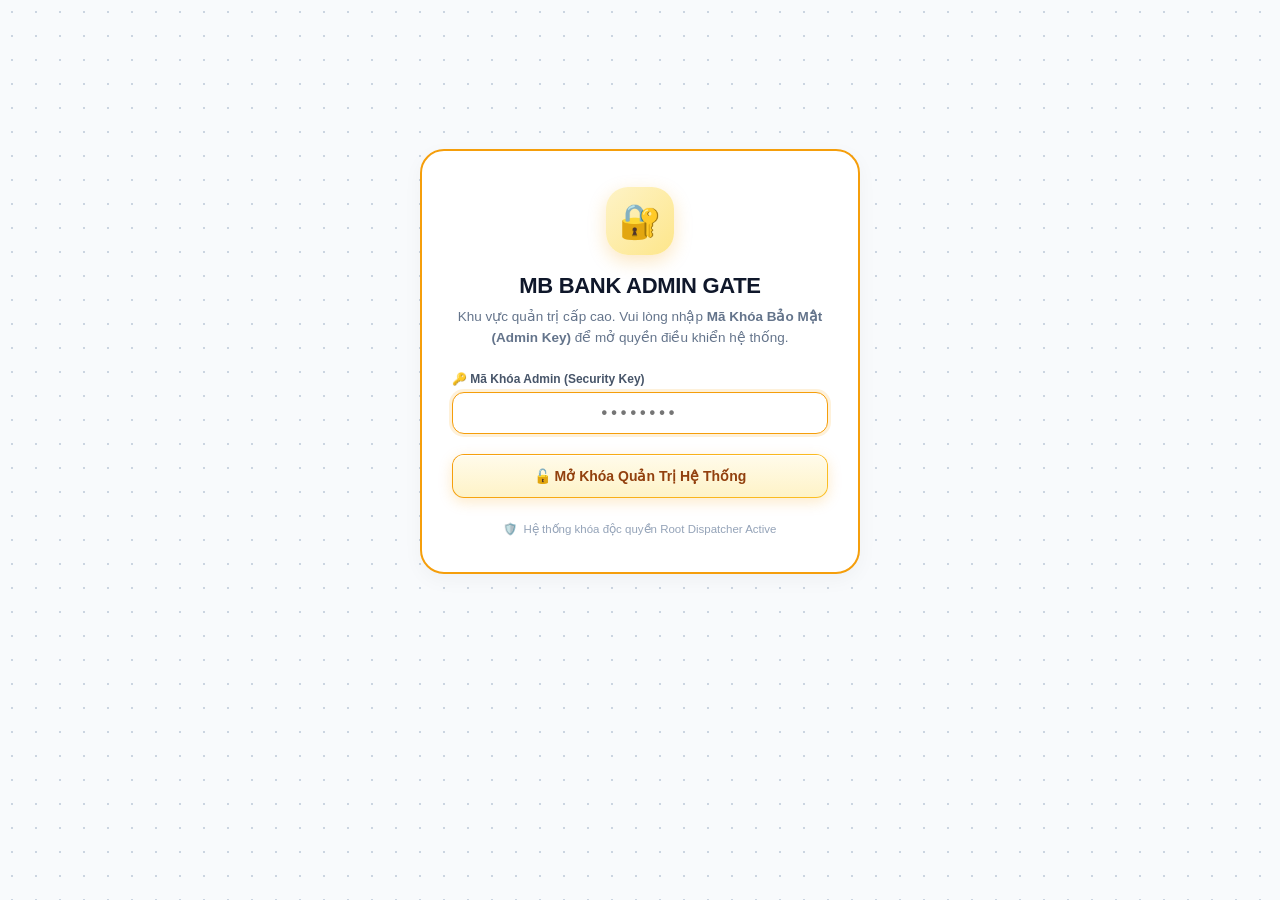
==== admin.html @ 092b4bfa "Eliminate all cache and force real-time balance sync across transfer, app and web" ====
<!DOCTYPE html>
<html lang="vi">
<head>
  <meta charset="UTF-8" />
  <meta name="viewport" content="width=device-width, initial-scale=1.0" />
  <title>MB Bank Admin - Cổng Quản Trị & Cấp Tài Khoản (T1 Pro)</title>
  <style>
    /* ==========================================================================
       T1 UNIVERSAL DESIGN SYSTEM CORE (ADMIN PORTAL)
       ========================================================================== */
    :root {
      --t1-bg: #f8fafc;
      --t1-card-bg: #ffffff;
      --t1-border: #e2e8f0;
      --t1-text: #0f172a;
      --t1-text-muted: #64748b;

      --t1-primary: #0284c7;
      --t1-primary-gradient: linear-gradient(135deg, #0284c7 0%, #0ea5e9 100%);
      --t1-success: #10b981;
      --t1-success-gradient: linear-gradient(135deg, #059669 0%, #10b981 100%);
      --t1-gold: #f59e0b;
      --t1-gold-gradient: linear-gradient(135deg, #fbbf24 0%, #d97706 100%);
      --t1-danger: #ef4444;
      --t1-danger-gradient: linear-gradient(135deg, #ef4444 0%, #dc2626 100%);
    }

    * {
      box-sizing: border-box;
      margin: 0;
      padding: 0;
      font-family: -apple-system, BlinkMacSystemFont, 'Segoe UI', Roboto, Helvetica, Arial, sans-serif;
    }

    /* Nền Lưới Chấm Vi Tế Chuẩn T1 */
    body {
      background-color: var(--t1-bg);
      background-image: radial-gradient(#cbd5e1 0.8px, transparent 0.8px);
      background-size: 24px 24px;
      color: var(--t1-text);
      min-height: 100vh;
      padding: 24px 16px 60px;
      display: flex;
      flex-direction: column;
      align-items: center;
    }

    .t1-container {
      width: 100%;
      max-width: 1140px;
      display: flex;
      flex-direction: column;
      gap: 22px;
    }

    /* THANH ĐIỀU HƯỚNG T1 CHUYỂN TRANG THÀNH VIÊN / ADMIN */
    .t1-nav-bar {
      display: flex;
      justify-content: center;
      gap: 12px;
      margin-bottom: 6px;
    }
    .t1-nav-tab {
      display: inline-flex;
      align-items: center;
      gap: 8px;
      padding: 10px 22px;
      border-radius: 999px;
      font-size: 13.5px;
      font-weight: 850;
      text-decoration: none;
      transition: all 0.2s cubic-bezier(0.16, 1, 0.3, 1);
      cursor: pointer;
    }
    .t1-nav-tab.active {
      background: linear-gradient(180deg, #fffbeb 0%, #fef3c7 100%) padding-box,
                  linear-gradient(135deg, #f59e0b, #fbbf24) border-box;
      border: 1.5px solid transparent;
      color: #92400e;
      box-shadow: 0 4px 14px rgba(245, 158, 11, 0.2), inset 0 1px 1px #ffffff;
    }
    .t1-nav-tab.inactive {
      background: #ffffff;
      border: 1.5px solid #cbd5e1;
      color: #475569;
      box-shadow: 0 2px 8px rgba(0, 0, 0, 0.04);
    }
    .t1-nav-tab.inactive:hover {
      background: #f8fafc;
      color: #0f172a;
      transform: translateY(-2px);
    }

    /* HEADER T1 */
    .t1-header {
      text-align: center;
      margin-bottom: 4px;
    }
    .t1-header h1 {
      font-size: 28px;
      font-weight: 900;
      letter-spacing: -0.5px;
      background: linear-gradient(135deg, #0f172a 0%, #b45309 100%);
      -webkit-background-clip: text;
      -webkit-text-fill-color: transparent;
      margin-bottom: 6px;
    }
    .t1-header p {
      font-size: 14px;
      color: var(--t1-text-muted);
      font-weight: 500;
    }
    .t1-live-badge {
      display: inline-flex;
      align-items: center;
      gap: 8px;
      background: #fffbeb;
      color: #b45309;
      border: 1.5px solid #fde68a;
      padding: 5px 16px;
      border-radius: 999px;
      font-size: 12px;
      font-weight: 800;
      margin-top: 10px;
      box-shadow: 0 2px 8px rgba(245, 158, 11, 0.12);
    }
    .t1-pulse-dot {
      width: 9px;
      height: 9px;
      background: #f59e0b;
      border-radius: 50%;
      box-shadow: 0 0 0 0 rgba(245, 158, 11, 0.7);
      animation: t1-pulse-gold 1.8s infinite;
    }
    @keyframes t1-pulse-gold {
      0% { box-shadow: 0 0 0 0 rgba(245, 158, 11, 0.7); }
      70% { box-shadow: 0 0 0 8px rgba(245, 158, 11, 0); }
      100% { box-shadow: 0 0 0 0 rgba(245, 158, 11, 0); }
    }

    /* NÚT BẤM 3D T1 */
    .t1-btn {
      display: inline-flex;
      align-items: center;
      justify-content: center;
      gap: 6px;
      padding: 9px 16px;
      font-size: 13px;
      font-weight: 850;
      border-radius: 12px;
      border: 1.5px solid transparent;
      cursor: pointer;
      user-select: none;
      transition: all 0.2s cubic-bezier(0.16, 1, 0.3, 1);
      text-decoration: none;
    }
    .t1-btn:hover {
      transform: translateY(-2px);
    }
    .t1-btn:active {
      transform: translateY(1px);
    }

    .t1-btn-primary {
      background: linear-gradient(180deg, #f0f9ff 0%, #e0f2fe 100%) padding-box,
                  linear-gradient(135deg, #0284c7, #38bdf8) border-box;
      color: #0369a1;
      box-shadow: 0 4px 12px rgba(2, 132, 199, 0.16), inset 0 1px 1px #ffffff;
    }
    .t1-btn-primary:hover {
      box-shadow: 0 6px 18px rgba(2, 132, 199, 0.3);
    }

    .t1-btn-gold {
      background: linear-gradient(180deg, #fffbeb 0%, #fef3c7 100%) padding-box,
                  linear-gradient(135deg, #f59e0b, #fbbf24) border-box;
      color: #92400e;
      box-shadow: 0 4px 14px rgba(245, 158, 11, 0.22), inset 0 1px 1px #ffffff;
    }
    .t1-btn-gold:hover {
      box-shadow: 0 6px 20px rgba(245, 158, 11, 0.35);
    }

    .t1-btn-success {
      background: linear-gradient(180deg, #ecfdf5 0%, #d1fae5 100%) padding-box,
                  linear-gradient(135deg, #10b981, #34d399) border-box;
      color: #047857;
      box-shadow: 0 4px 14px rgba(16, 185, 129, 0.2), inset 0 1px 1px #ffffff;
    }
    .t1-btn-success:hover {
      box-shadow: 0 6px 20px rgba(16, 185, 129, 0.35);
    }

    .t1-btn-danger {
      background: linear-gradient(180deg, #fee2e2 0%, #fecaca 100%) padding-box,
                  linear-gradient(135deg, #ef4444, #f43f5e) border-box;
      color: #991b1b;
      box-shadow: 0 3px 10px rgba(239, 68, 68, 0.14), inset 0 1px 1px #ffffff;
      padding: 6px 12px;
      font-size: 11.5px;
      border-radius: 9px;
    }
    .t1-btn-danger:hover {
      box-shadow: 0 4px 14px rgba(239, 68, 68, 0.28);
    }

    .t1-btn-secondary {
      background: #ffffff;
      border: 1.5px solid #cbd5e1;
      color: #475569;
      box-shadow: 0 2px 8px rgba(0, 0, 0, 0.05);
      padding: 6px 14px;
      font-size: 12px;
      border-radius: 10px;
    }
    .t1-btn-secondary:hover {
      background: #f8fafc;
      border-color: #94a3b8;
      color: #0f172a;
    }

    /* CARD T1 */
    .t1-card {
      background: #ffffff;
      border-radius: 24px;
      border: 1.5px solid var(--t1-border);
      box-shadow: 0 6px 20px rgba(0, 0, 0, 0.04), inset 0 1px 2px #ffffff;
      padding: 24px 28px;
      transition: all 0.25s cubic-bezier(0.16, 1, 0.3, 1);
    }
    .t1-card-hover:hover {
      transform: translateY(-3px);
      box-shadow: 0 10px 28px rgba(0, 0, 0, 0.07);
    }
    .t1-card-header {
      display: flex;
      justify-content: space-between;
      align-items: center;
      margin-bottom: 20px;
      border-bottom: 1.5px solid #f1f5f9;
      padding-bottom: 14px;
    }
    .t1-card-title {
      font-size: 17px;
      font-weight: 850;
      color: #0f172a;
      display: flex;
      align-items: center;
      gap: 10px;
    }

    /* KPI METRICS T1 */
    .t1-kpi-grid {
      display: grid;
      grid-template-columns: repeat(auto-fit, minmax(210px, 1fr));
      gap: 16px;
    }
    .t1-kpi-card {
      background: linear-gradient(180deg, #ffffff 0%, #f8fafc 100%);
      border-radius: 20px;
      border: 1.5px solid #e2e8f0;
      padding: 18px 20px;
      box-shadow: 0 4px 14px rgba(0, 0, 0, 0.03), inset 0 1px 2px #ffffff;
      display: flex;
      flex-direction: column;
      transition: all 0.2s ease;
    }
    .t1-kpi-card:hover {
      transform: translateY(-2px);
      box-shadow: 0 8px 20px rgba(0, 0, 0, 0.06);
    }
    .t1-kpi-title {
      font-size: 11px;
      font-weight: 850;
      color: #64748b;
      letter-spacing: 0.5px;
      text-transform: uppercase;
      display: flex;
      align-items: center;
      gap: 6px;
      margin-bottom: 8px;
    }
    .t1-kpi-number {
      font-size: 22px;
      font-weight: 900;
      color: #0f172a;
      letter-spacing: -0.4px;
      line-height: 1.2;
      font-family: "SF Pro Display", -apple-system, BlinkMacSystemFont, "Segoe UI", Roboto, monospace;
    }
    .t1-kpi-sub {
      font-size: 11.5px;
      font-weight: 700;
      color: #94a3b8;
      margin-top: 6px;
    }

    /* FORM CHUẨN T1 */
    .t1-field {
      display: flex;
      flex-direction: column;
      gap: 6px;
    }
    .t1-label {
      font-size: 12px;
      font-weight: 750;
      color: #475569;
      display: flex;
      justify-content: space-between;
      align-items: center;
    }
    .t1-input, .t1-select {
      width: 100%;
      padding: 11px 14px;
      font-size: 13.5px;
      font-weight: 600;
      color: #0f172a;
      background: #ffffff;
      border: 1.5px solid #cbd5e1;
      border-radius: 12px;
      outline: none;
      transition: all 0.2s ease;
      box-shadow: inset 0 1px 2px rgba(0, 0, 0, 0.04);
    }
    .t1-input:focus, .t1-select:focus {
      border-color: #f59e0b;
      box-shadow: 0 0 0 3px rgba(245, 158, 11, 0.15), inset 0 1px 2px rgba(0, 0, 0, 0.02);
    }

    /* PILLS T1 */
    .t1-pill {
      display: inline-flex;
      align-items: center;
      gap: 5px;
      padding: 3px 10px;
      border-radius: 999px;
      font-size: 11px;
      font-weight: 850;
      white-space: nowrap;
    }
    .t1-pill-active {
      background: #ecfdf5;
      color: #047857;
      border: 1px solid #a7f3d0;
    }
    .t1-pill-standby {
      background: #f1f5f9;
      color: #64748b;
      border: 1px solid #cbd5e1;
    }

    /* PRO TABLE T1 */
    .t1-table-wrap {
      width: 100%;
      overflow-x: auto;
      border-radius: 18px;
      border: 1.5px solid #e2e8f0;
      background: #ffffff;
      box-shadow: 0 4px 16px rgba(0, 0, 0, 0.02);
      margin-top: 14px;
    }
    .t1-table {
      width: 100%;
      border-collapse: collapse;
      text-align: left;
      font-size: 13px;
    }
    .t1-table thead tr {
      background: #f8fafc;
      border-bottom: 1.5px solid #e2e8f0;
      font-weight: 850;
      color: #475569;
      font-size: 11px;
      text-transform: uppercase;
      letter-spacing: 0.4px;
    }
    .t1-table th, .t1-table td {
      padding: 12px 14px;
    }
    .t1-table tbody tr {
      border-bottom: 1px solid #f1f5f9;
      transition: background 0.15s ease;
    }
    .t1-table tbody tr:hover {
      background: #f8fafc;
    }
    .t1-table tbody tr:last-child {
      border-bottom: none;
    }

    .t1-log-box {
      background: #0f172a;
      color: #38bdf8;
      border-radius: 16px;
      padding: 16px;
      font-family: "SFMono-Regular", Consolas, "Liberation Mono", Menlo, Courier, monospace;
      font-size: 12px;
      line-height: 1.6;
      max-height: 150px;
      overflow-y: auto;
      white-space: pre-wrap;
      word-break: break-word;
      border: 1.5px solid #1e293b;
      box-shadow: inset 0 2px 6px rgba(0, 0, 0, 0.5);
    }
  </style>
</head>
<body class="t1-theme">

  <div class="t1-container">

    <!-- =====================================================================
         MÀN HÌNH KHÓA BẢO MẬT ADMIN
         ===================================================================== -->
    <div id="admin-lock-view" style="display: flex; flex-direction: column; align-items: center; justify-content: center; min-height: 75vh; padding: 20px 0;">
      <div class="t1-card" style="width: 100%; max-width: 440px; padding: 36px 30px; text-align: center; border: 2px solid #f59e0b;">
        
        <div style="display:inline-flex; align-items:center; justify-content:center; width:68px; height:68px; background:linear-gradient(135deg, #fef3c7, #fde68a); border-radius:22px; margin-bottom:18px; box-shadow:0 6px 18px rgba(245, 158, 11, 0.25);">
          <span style="font-size: 34px;">🔐</span>
        </div>

        <h2 style="font-size: 22px; font-weight: 900; color: #0f172a; margin-bottom: 8px; letter-spacing: -0.3px;">
          MB BANK ADMIN GATE
        </h2>
        <p style="font-size: 13.5px; color: var(--t1-text-muted); margin-bottom: 24px; line-height: 1.5;">
          Khu vực quản trị cấp cao. Vui lòng nhập <strong>Mã Khóa Bảo Mật (Admin Key)</strong> để mở quyền điều khiển hệ thống.
        </p>

        <form id="admin-key-form" style="display: flex; flex-direction: column; gap: 14px; text-align: left;">
          <div class="t1-field">
            <label class="t1-label">🔑 Mã Khóa Admin (Security Key)</label>
            <input type="password" id="input-admin-key" class="t1-input" placeholder="••••••••" required autofocus autocomplete="current-password" style="font-size: 16px; letter-spacing: 4px; text-align: center;" />
          </div>

          <div id="key-error" style="display: none; background: #fee2e2; color: #991b1b; padding: 11px 14px; border-radius: 12px; font-size: 12.5px; font-weight: 750; border: 1.5px solid #fca5a5;"></div>

          <button type="submit" id="btn-unlock-admin" class="t1-btn t1-btn-gold" style="padding: 13px; font-size: 14px; margin-top: 6px;">
            🔓 Mở Khóa Quản Trị Hệ Thống
          </button>
        </form>

        <div style="margin-top: 24px; font-size: 11.5px; color: #94a3b8; display: flex; align-items: center; justify-content: center; gap: 6px;">
          <span>🛡️</span> Hệ thống khóa độc quyền Root Dispatcher Active
        </div>
      </div>
    </div>

    <!-- =====================================================================
         GIAO DIỆN QUẢN TRỊ ADMIN (KHI ĐÃ MỞ KHÓA)
         ===================================================================== -->
    <div id="admin-main-view" style="display: none;">

      <!-- HEADER ADMIN -->
      <header class="t1-header">
        <div style="display: flex; justify-content: space-between; align-items: flex-start; flex-wrap: wrap; gap: 12px;">
          <div>
            <h1>CỔNG QUẢN TRỊ ADMIN - MB BANK</h1>
            <p>Cấp Đầy Đủ Tài Khoản, Mật Khẩu, Số Điện Thoại, Số Dư &amp; Mã OTP Kích Hoạt Lên App</p>
            <div>
              <span class="t1-live-badge">
                <span class="t1-pulse-dot"></span>
                Đặc Quyền Quản Trị Viên (Root Dispatcher Active)
              </span>
            </div>
          </div>
          <div>
            <button class="t1-btn t1-btn-secondary" onclick="lockAdmin()" style="font-size: 12px; padding: 7px 14px;">
              🔒 Khóa Admin (Logout)
            </button>
          </div>
        </div>
      </header>

    <!-- KHỐI 1: TỔNG QUAN HỆ THỐNG (4 THẺ KPI T1) -->
    <section class="t1-card t1-card-hover">
      <div class="t1-card-header">
        <div class="t1-card-title">
          <span style="display:inline-block; width:12px; height:12px; background:var(--t1-gold); border-radius:4px;"></span>
          1. Tổng Quan Chỉ Số Hệ Thống
        </div>
        <button class="t1-btn t1-btn-secondary" onclick="loadAdminData()">
          🔄 Làm mới dữ liệu
        </button>
      </div>

      <div class="t1-kpi-grid">
        <div class="t1-kpi-card">
          <div class="t1-kpi-title">👥 Tổng Số Tài Khoản MB</div>
          <div class="t1-kpi-number" id="kpi-total-acc" style="color:#0284c7;">0</div>
          <div class="t1-kpi-sub">Đã khởi tạo trên hệ thống</div>
        </div>

        <div class="t1-kpi-card">
          <div class="t1-kpi-title">⚡ Đang Chạy Trên App MB</div>
          <div class="t1-kpi-number" id="kpi-active-acc" style="color:#f59e0b;">Chưa có</div>
          <div class="t1-kpi-sub" id="kpi-active-name">Vui lòng tạo tài khoản mới</div>
        </div>

        <div class="t1-kpi-card">
          <div class="t1-kpi-title">💰 Số Dư Tài Khoản Active</div>
          <div class="t1-kpi-number" id="kpi-active-bal" style="color:#059669;">0 VND</div>
          <div class="t1-kpi-sub">Tự động đồng bộ song phương</div>
        </div>

        <div class="t1-kpi-card">
          <div class="t1-kpi-title">📡 Cụm Máy Chủ Edge</div>
          <div class="t1-kpi-number" style="color:#6366f1; font-size:18px;">Singapore (sin1)</div>
          <div class="t1-kpi-sub">Độ trễ thấp &lt; 150ms</div>
        </div>
      </div>
    </section>

    <!-- KHỐI 2: CÁC TÀI KHOẢN ĐÃ TẠO TRÊN HỆ THỐNG (CARD TRỰC QUAN & PRO TABLE) -->
    <section class="t1-card t1-card-hover">
      <div class="t1-card-header">
        <div class="t1-card-title">
          <span style="display:inline-block; width:12px; height:12px; background:var(--t1-success); border-radius:4px;"></span>
          2. Danh Sách Tài Khoản Đã Cấp Trên Hệ Thống (<span id="badge-total-acc" style="color:var(--t1-primary);">1</span> tài khoản)
        </div>
        <div style="display: flex; gap: 8px;">
          <button class="t1-btn t1-btn-secondary" onclick="loadAdminData()">
            🔄 Làm mới
          </button>
          <a href="#form-create-section" class="t1-btn t1-btn-primary" style="padding: 6px 14px; font-size: 12px; text-decoration: none;">
            ➕ Tạo Tài Khoản Mới
          </a>
        </div>
      </div>

      <p style="color: var(--t1-text-muted); font-size: 13.5px; margin-bottom: 16px;">
        Toàn bộ thông tin tài khoản đã khởi tạo hiển thị đầy đủ bên dưới. Nhấn <strong>"📋 Gửi Khách"</strong> để copy toàn bộ thông tin đăng nhập và link cổng thành viên.
      </p>

      <!-- LƯỚI THẺ CARD TÀI KHOẢN TRỰC QUAN T1 -->
      <div id="accounts-cards-grid" style="display: grid; grid-template-columns: repeat(auto-fit, minmax(320px, 1fr)); gap: 16px; margin-bottom: 24px;">
        <!-- Render động từ Firebase -->
      </div>

      <!-- BẢNG CHI TIẾT T1 PRO TABLE -->
      <div style="font-size: 13px; font-weight: 800; color: #475569; text-transform: uppercase; letter-spacing: 0.5px; margin-bottom: 8px;">
        📑 Bảng Danh Sách Chi Tiết:
      </div>
      <div class="t1-table-wrap">
        <table class="t1-table">
          <thead>
            <tr>
              <th style="width: 45px;">STT</th>
              <th>STK / Tên ĐN</th>
              <th>Mật Khẩu</th>
              <th>Số Điện Thoại</th>
              <th>Chủ Tài Khoản</th>
              <th>Số Dư Khả Dụng</th>
              <th>Mã OTP</th>
              <th style="text-align: center;">Trạng Thái App</th>
              <th style="text-align: center; width: 220px;">Thao Tác Admin</th>
            </tr>
          </thead>
          <tbody id="accounts-tbody">
            <tr>
              <td colspan="9" style="text-align: center; color: var(--t1-text-muted); padding: 24px;">
                Đang tải danh sách tài khoản từ Firebase...
              </td>
            </tr>
          </tbody>
        </table>
      </div>
    </section>

    <!-- KHỐI 3: FORM TẠO MỚI ĐẦY ĐỦ THÔNG TIN TÀI KHOẢN (TK, MK, SĐT, SỐ DƯ, OTP) -->
    <section id="form-create-section" class="t1-card t1-card-hover">
      <div class="t1-card-header">
        <div class="t1-card-title">
          <span style="display:inline-block; width:12px; height:12px; background:var(--t1-primary); border-radius:4px;"></span>
          3. Form Admin Tạo Mới &amp; Cấp Thêm Tài Khoản MB Bank (Đầy Đủ TK - MK - SĐT - Số Dư - OTP)
        </div>
        <div style="display:flex; gap:8px;">
          <button class="t1-btn t1-btn-secondary" onclick="generateRandomAcc()">
            🎲 Random STK Đẹp
          </button>
          <button class="t1-btn t1-btn-secondary" onclick="generateRandomPhone()">
            📱 Random SĐT
          </button>
        </div>
      </div>

      <p style="color: var(--t1-text-muted); font-size: 13.5px; margin-bottom: 20px;">
        Nhập đầy đủ thông tin bên dưới để khởi tạo tài khoản khách hàng mới. Khi tạo xong, hệ thống hỗ trợ nút <strong>"📋 Copy Gửi Khách"</strong> để gửi nhanh toàn bộ thông tin đăng nhập.
      </p>

      <!-- LƯỚI 6 Ô NHẬP LIỆU CHUẨN T1 -->
      <div style="display: grid; grid-template-columns: repeat(auto-fit, minmax(240px, 1fr)); gap: 16px; margin-bottom: 20px;">
        
        <!-- 1. TÀI KHOẢN / STK -->
        <div class="t1-field">
          <label class="t1-label">
            <span>🔑 1. Số Tài Khoản MB (Username)</span>
            <span style="color:#0284c7; cursor:pointer;" onclick="generateRandomAcc()">Gợi ý STK đẹp</span>
          </label>
          <input type="text" id="new-acc" class="t1-input" placeholder="Ví dụ: 8888999988 hoặc 0987654321" />
        </div>

        <!-- 2. MẬT KHẨU -->
        <div class="t1-field">
          <label class="t1-label">
            <span>🔒 2. Mật Khẩu Đăng Nhập</span>
            <span style="color:#0284c7; cursor:pointer;" onclick="document.getElementById('new-pass').value='123456'">Đặt mặc định 123456</span>
          </label>
          <input type="text" id="new-pass" class="t1-input" value="123456" placeholder="Mật khẩu đăng nhập App MB" />
        </div>

        <!-- 3. SỐ ĐIỆN THOẠI -->
        <div class="t1-field">
          <label class="t1-label">
            <span>📱 3. Số Điện Thoại (SĐT)</span>
            <span style="color:#0284c7; cursor:pointer;" onclick="generateRandomPhone()">Gợi ý SĐT</span>
          </label>
          <input type="text" id="new-phone" class="t1-input" placeholder="Ví dụ: 0988668899" />
        </div>

        <!-- 4. HỌ VÀ TÊN CHỦ TÀI KHOẢN -->
        <div class="t1-field">
          <label class="t1-label">
            <span>👤 4. Họ và Tên Khách Hàng (Chủ TK)</span>
          </label>
          <input type="text" id="new-name" class="t1-input" placeholder="Ví dụ: NGUYEN VAN HUNG" style="text-transform: uppercase;" />
        </div>

        <!-- 5. SỐ DƯ BAN ĐẦU -->
        <div class="t1-field">
          <label class="t1-label">
            <span>💰 5. Số Dư Khởi Tạo (VND)</span>
            <span style="color:#059669; cursor:pointer;" onclick="document.getElementById('new-bal').value='950000000'">Đặt 950tr</span>
          </label>
          <input type="number" id="new-bal" class="t1-input" value="950000000" />
        </div>

        <!-- 6. MÃ OTP -->
        <div class="t1-field">
          <label class="t1-label">
            <span>📲 6. Mã OTP Đăng Nhập / GD</span>
            <span style="color:#d97706; cursor:pointer;" onclick="document.getElementById('new-otp').value='111111'">Mặc định 111111</span>
          </label>
          <input type="text" id="new-otp" class="t1-input" value="111111" placeholder="Ví dụ: 111111" />
        </div>

      </div>

      <!-- GÓI TÀI KHOẢN -->
      <div style="margin-bottom: 20px;">
        <div class="t1-field">
          <label class="t1-label">⭐ Gói Tài Khoản &amp; Hạn Mức Dịch Vụ</label>
          <select id="new-tier" class="t1-select">
            <option value="MB Priority Digital">MB Priority Digital (Hạn mức cao nhất - Mặc định)</option>
            <option value="MB Private Banking VIP">MB Private Banking VIP (Khách hàng đặc quyền)</option>
            <option value="MB Diamond Member">MB Diamond Member (Hạng Kim Cương)</option>
            <option value="MB Platinum Standard">MB Platinum Standard</option>
          </select>
        </div>
      </div>

      <div style="display: flex; justify-content: space-between; align-items: center; background: #f8fafc; border: 1.5px solid #e2e8f0; border-radius: 16px; padding: 14px 20px; margin-bottom: 22px;">
        <label style="display: flex; align-items: center; gap: 10px; font-size: 13.5px; font-weight: 750; color: #0f172a; cursor: pointer; user-select: none;">
          <input type="checkbox" id="check-set-active" checked style="width: 18px; height: 18px; accent-color: #0284c7; cursor: pointer;" />
          Đặt làm tài khoản hoạt động trên App MB Bank ngay lập tức
        </label>
        <span style="font-size: 12px; color: #64748b;">(App sẽ nhận diện STK, Mật khẩu, Tên và Số dư này khi mở)</span>
      </div>

      <div style="display: flex; justify-content: flex-end;">
        <button id="btn-create-acc" class="t1-btn t1-btn-gold" style="padding: 12px 28px; font-size: 14px;">
          🔥 Tạo &amp; Cấp Toàn Bộ Thông Tin Tài Khoản Mới
        </button>
      </div>
    </section>

    <!-- KHỐI 4: NHẬT KÝ ADMIN (LOG BOX T1) -->
    <section class="t1-card t1-card-hover">
      <div class="t1-card-header">
        <div class="t1-card-title">
          <span style="display:inline-block; width:12px; height:12px; background:#6366f1; border-radius:4px;"></span>
          4. Nhật Ký Thao Tác Quản Trị (Admin Audit Log)
        </div>
      </div>
      <pre id="admin-log" class="t1-log-box">// Lắng nghe nhật ký quản trị và các lệnh cấp tài khoản...</pre>
    </section>

    </div> <!-- Đóng #admin-main-view -->

  </div> <!-- Đóng .t1-container -->

  <script>
    function getAdminKey() {
      return sessionStorage.getItem('mb_admin_key') || '';
    }

    function checkAdminAuth() {
      const saved = getAdminKey();
      if (saved) {
        document.getElementById('admin-lock-view').style.display = 'none';
        document.getElementById('admin-main-view').style.display = 'block';
        return true;
      } else {
        document.getElementById('admin-lock-view').style.display = 'flex';
        document.getElementById('admin-main-view').style.display = 'none';
        return false;
      }
    }

    async function unlockAdmin(keyInput) {
      if (!keyInput) return;
      const btn = document.getElementById('btn-unlock-admin');
      const err = document.getElementById('key-error');
      btn.disabled = true;
      btn.textContent = 'Đang xác thực...';

      try {
        const res = await fetch('/api/dispatch', {
          method: 'POST',
          headers: {
            'Content-Type': 'application/json',
            'x-admin-key': keyInput
          },
          body: JSON.stringify({
            action: 'verify_key',
            key: keyInput
          })
        });
        const data = await res.json();
        if (data && data.success) {
          sessionStorage.setItem('mb_admin_key', keyInput);
          err.style.display = 'none';
          document.getElementById('admin-lock-view').style.display = 'none';
          document.getElementById('admin-main-view').style.display = 'block';
          loadAdminData();
          log('✅ Đã mở khóa phiên quản trị viên thành công.');
        } else {
          err.textContent = '❌ Mã khóa bảo mật không chính xác. Vui lòng nhập lại!';
          err.style.display = 'block';
          document.getElementById('input-admin-key').focus();
        }
      } catch (e) {
        err.textContent = '❌ Lỗi kết nối: ' + e.message;
        err.style.display = 'block';
      } finally {
        btn.disabled = false;
        btn.textContent = '🔓 Mở Khóa Quản Trị Hệ Thống';
      }
    }

    function lockAdmin() {
      sessionStorage.removeItem('mb_admin_key');
      document.getElementById('input-admin-key').value = '';
      document.getElementById('key-error').style.display = 'none';
      checkAdminAuth();
      log('🔒 Đã khóa lại cổng quản trị Admin.');
    }

    document.getElementById('admin-key-form').addEventListener('submit', (e) => {
      e.preventDefault();
      const val = document.getElementById('input-admin-key').value.trim();
      unlockAdmin(val);
    });

    const logBox = document.getElementById('admin-log');

    function log(msg) {
      const time = new Date().toLocaleTimeString();
      if (logBox) logBox.textContent = `[${time}] ${msg}\n` + logBox.textContent;
    }

    // 🎲 Tạo STK ngẫu nhiên đẹp
    function generateRandomAcc() {
      const luckyPrefixes = ['8888', '9999', '6666', '7777', '1900', '0988', '1234'];
      const prefix = luckyPrefixes[Math.floor(Math.random() * luckyPrefixes.length)];
      const suffix = Math.floor(100000 + Math.random() * 900000);
      const generated = `${prefix}${suffix}`.slice(0, 10);
      document.getElementById('new-acc').value = generated;
      if (!document.getElementById('new-phone').value) {
        document.getElementById('new-phone').value = '09' + Math.floor(10000000 + Math.random() * 90000000);
      }
      log(`🎲 Đã tạo gợi ý STK đẹp: ${generated}`);
    }

    // 📱 Tạo SĐT ngẫu nhiên
    function generateRandomPhone() {
      const heads = ['098', '097', '096', '086', '090', '093', '089'];
      const head = heads[Math.floor(Math.random() * heads.length)];
      const tail = Math.floor(1000000 + Math.random() * 9000000);
      const phone = `${head}${tail}`.slice(0, 10);
      document.getElementById('new-phone').value = phone;
      log(`📱 Đã tạo gợi ý SĐT: ${phone}`);
    }

    // 📋 Copy thông tin tài khoản hoàn chỉnh để gửi khách
    function copyClientInfo(num, pass, phone, name, bal, otp) {
      const text = `🏦 THÔNG TIN TÀI KHOẢN MB BANK:\n` +
                   `• Link đăng nhập quản lý danh bạ: https://hibank-portal.vercel.app/\n` +
                   `• Tên đăng nhập / STK: ${num}\n` +
                   `• Mật khẩu: ${pass}\n` +
                   `• Số điện thoại: ${phone}\n` +
                   `• Chủ tài khoản: ${name}\n` +
                   `• Số dư khả dụng: ${Number(bal).toLocaleString('vi-VN')} VND\n` +
                   `• Mã OTP xác thực: ${otp}\n` +
                   `• Ứng dụng: MB Bank (App Sideload / IPA)`;
      
      navigator.clipboard.writeText(text).then(() => {
        alert(`✅ ĐÃ COPY THÀNH CÔNG VÀO BỘ NHỚ TẠM!\n\n${text}`);
        log(`📋 Đã copy thông tin tài khoản [${num}] ${name} để gửi khách.`);
      }).catch(err => {
        prompt("Sao chép thông tin tài khoản bên dưới:", text);
      });
    }

    // 1. TẢI DỮ LIỆU TỔNG QUAN TỪ DISPATCH API
    async function loadAdminData() {
      if (!checkAdminAuth()) return;
      try {
        const res = await fetch(`/api/dispatch?ts=${Date.now()}`, {
          headers: { 
            'x-admin-key': getAdminKey(),
            'Cache-Control': 'no-cache, no-store'
          }
        });
        const data = await res.json();

        if (!data || !data.success) {
          log('❌ Không thể tải dữ liệu admin.');
          return;
        }

        const accounts = data.accounts || {};
        const entries = Object.entries(accounts);

        const activeAcc = data.active_account ? String(data.active_account) : (entries.length > 0 ? entries[0][0] : null);

        document.getElementById('kpi-total-acc').textContent = entries.length;
        const badgeAcc = document.getElementById('badge-total-acc');
        if (badgeAcc) badgeAcc.textContent = entries.length;
        document.getElementById('kpi-active-acc').textContent = activeAcc || 'Chưa có';

        const currentActive = activeAcc ? accounts[activeAcc] : null;
        const activeName = currentActive ? (currentActive.customerName || currentActive.accountName || 'CHƯA CÓ').toUpperCase() : (data.customerName || 'Chưa thiết lập');
        const activeBal = currentActive && typeof currentActive.balance === 'number' ? currentActive.balance : (typeof data.balance === 'number' ? data.balance : 0);

        document.getElementById('kpi-active-name').textContent = activeAcc ? activeName : 'Vui lòng tạo tài khoản mới';
        document.getElementById('kpi-active-bal').textContent = activeAcc ? (activeBal.toLocaleString('vi-VN') + ' VND') : '0 VND';

        // Render Cards & Bảng tài khoản
        const cardsGrid = document.getElementById('accounts-cards-grid');
        const tbody = document.getElementById('accounts-tbody');
        let htmlTable = '';
        let htmlCards = '';
        let index = 1;

        if (entries.length === 0) {
          if (cardsGrid) {
            cardsGrid.innerHTML = `
              <div style="grid-column: 1 / -1; text-align: center; background: #f8fafc; border: 2px dashed #cbd5e1; border-radius: 18px; padding: 32px; color: #64748b;">
                <div style="font-size: 32px; margin-bottom: 8px;">📭</div>
                <div style="font-size: 15px; font-weight: 800; color: #0f172a; margin-bottom: 4px;">Chưa có tài khoản nào trên hệ thống</div>
                <div style="font-size: 13px;">Hãy cuộn xuống Form mục 3 bên dưới để khởi tạo tài khoản mới!</div>
              </div>
            `;
          }
          tbody.innerHTML = `
            <tr>
              <td colspan="9" style="text-align: center; color: var(--t1-text-muted); padding: 32px; font-size: 14px;">
                Chưa có tài khoản nào trên hệ thống. Hãy điền form bên dưới để tạo tài khoản mới!
              </td>
            </tr>
          `;
          log('Hệ thống hiện chưa có tài khoản nào. Sẵn sàng cấp tài khoản mới.');
          return;
        }

        for (const [accNum, item] of entries) {
          if (!item) continue;
          const num = item.accountNumber || accNum;
          const pass = item.password || '123456';
          const phone = item.phone || item.sdt || num;
          const name = (item.customerName || item.accountName || 'CHƯA ĐẶT TÊN').toUpperCase();
          const bal = typeof item.balance === 'number' ? item.balance : 0;
          const otp = item.otp || '111111';
          const tier = item.tier || 'MB Priority Digital';
          const isActive = (num === activeAcc);

          // Card trực quan T1
          htmlCards += `
            <div class="t1-kpi-card" style="border: 2px solid ${isActive ? '#f59e0b' : '#e2e8f0'}; background: ${isActive ? 'linear-gradient(180deg, #fffdfa 0%, #fefcf6 100%)' : '#ffffff'}; position: relative; padding: 22px;">
              <div style="display: flex; justify-content: space-between; align-items: flex-start; margin-bottom: 14px;">
                <div>
                  <div style="font-size: 10.5px; font-weight: 850; color: #64748b; letter-spacing: 0.5px; text-transform: uppercase;">🔑 SỐ TÀI KHOẢN MB (USERNAME)</div>
                  <div style="font-size: 22px; font-weight: 900; color: #0284c7; font-family: monospace; letter-spacing: -0.5px;">${num}</div>
                </div>
                ${isActive 
                  ? '<span class="t1-pill t1-pill-active" style="box-shadow: 0 3px 10px rgba(16, 185, 129, 0.25);">⚡ Đang Chạy Trên App</span>'
                  : '<span class="t1-pill t1-pill-standby">⚪ Dự Phòng</span>'}
              </div>
              
              <div style="display: grid; grid-template-columns: 1fr 1fr; gap: 10px; background: #ffffff; border-radius: 14px; padding: 12px 14px; border: 1.5px solid #f1f5f9; box-shadow: inset 0 1px 2px rgba(0,0,0,0.02); margin-bottom: 14px;">
                <div>
                  <div style="font-size: 10px; font-weight: 800; color: #94a3b8; text-transform: uppercase;">🔒 Mật Khẩu</div>
                  <div style="font-size: 14px; font-weight: 800; color: #d97706; font-family: monospace;">${pass}</div>
                </div>
                <div>
                  <div style="font-size: 10px; font-weight: 800; color: #94a3b8; text-transform: uppercase;">📱 Số Điện Thoại</div>
                  <div style="font-size: 14px; font-weight: 800; color: #334155; font-family: monospace;">${phone}</div>
                </div>
                <div>
                  <div style="font-size: 10px; font-weight: 800; color: #94a3b8; text-transform: uppercase;">👤 Chủ Tài Khoản</div>
                  <div style="font-size: 13px; font-weight: 850; color: #0f172a; white-space: nowrap; overflow: hidden; text-overflow: ellipsis;">${name}</div>
                </div>
                <div>
                  <div style="font-size: 10px; font-weight: 800; color: #94a3b8; text-transform: uppercase;">📲 Mã OTP GD</div>
                  <div style="font-size: 14px; font-weight: 900; color: #7c3aed; font-family: monospace;">${otp}</div>
                </div>
              </div>

              <div style="margin-bottom: 16px; display: flex; justify-content: space-between; align-items: center; border-bottom: 1.5px dashed #e2e8f0; padding-bottom: 10px;">
                <span style="font-size: 12px; font-weight: 750; color: #64748b;">💰 Số Dư Khả Dụng:</span>
                <span style="font-size: 18px; font-weight: 900; color: #059669; font-family: monospace;">${bal.toLocaleString('vi-VN')} VND</span>
              </div>

              <div style="display: flex; gap: 8px; justify-content: flex-end; flex-wrap: wrap;">
                <button class="t1-btn t1-btn-primary" style="padding: 7px 12px; font-size: 12px;" onclick="copyClientInfo('${num}', '${pass}', '${phone}', '${name}', '${bal}', '${otp}')" title="Copy gửi khách">
                  📋 Gửi Khách
                </button>
                ${!isActive ? `
                  <button class="t1-btn t1-btn-gold" style="padding: 7px 12px; font-size: 12px;" onclick="setActiveAccount('${num}')" title="Kích hoạt lên App">
                    ⚡ Kích Hoạt
                  </button>
                ` : ''}
                <button class="t1-btn t1-btn-danger" style="padding: 7px 12px; font-size: 12px;" onclick="deleteAccount('${num}')" title="Xóa tài khoản này">
                  🗑️ Xóa
                </button>
              </div>
            </div>
          `;

          // Hàng trong Pro Table
          htmlTable += `
            <tr>
              <td style="font-weight: 750; color: #64748b;">#${index++}</td>
              <td style="font-family: monospace; font-weight: 800; color: #0284c7; font-size: 13.5px;">${num}</td>
              <td style="font-family: monospace; font-weight: 700; color: #d97706;">${pass}</td>
              <td style="font-family: monospace; color: #475569;">${phone}</td>
              <td style="font-weight: 800; color: #0f172a;">${name}</td>
              <td style="font-weight: 750; color: #059669; font-family: monospace;">${bal.toLocaleString('vi-VN')} đ</td>
              <td style="font-family: monospace; font-weight: 800; color: #7c3aed;">${otp}</td>
              <td style="text-align: center;">
                ${isActive 
                  ? '<span class="t1-pill t1-pill-active">⚡ Đang Chạy Trên App</span>'
                  : '<span class="t1-pill t1-pill-standby">Dự Phòng</span>'}
              </td>
              <td style="text-align: center;">
                <div style="display: inline-flex; gap: 5px; flex-wrap: wrap; justify-content: center;">
                  <button class="t1-btn t1-btn-primary" style="padding: 4px 8px; font-size: 11px;" onclick="copyClientInfo('${num}', '${pass}', '${phone}', '${name}', '${bal}', '${otp}')" title="Copy gửi khách">
                    📋 Gửi Khách
                  </button>
                  ${!isActive ? `
                    <button class="t1-btn t1-btn-gold" style="padding: 4px 8px; font-size: 11px;" onclick="setActiveAccount('${num}')" title="Kích hoạt lên App">
                      ⚡ Kích Hoạt
                    </button>
                  ` : ''}
                  <button class="t1-btn t1-btn-danger" style="padding: 4px 8px; font-size: 11px;" onclick="deleteAccount('${num}')" title="Xóa">
                    Xóa
                  </button>
                </div>
              </td>
            </tr>
          `;
        }

        if (cardsGrid) cardsGrid.innerHTML = htmlCards;
        tbody.innerHTML = htmlTable;
        log(`Đã tải danh sách: ${entries.length} tài khoản | Đang chạy trên App: [${activeAcc || 'Chưa có'}]`);
      } catch (err) {
        log(`❌ Lỗi tải dữ liệu: ${err.message}`);
      }
    }

    // 2. TẠO MỚI TÀI KHOẢN (ĐẦY ĐỦ TK, MK, SĐT, SỐ DƯ, OTP)
    document.getElementById('btn-create-acc').addEventListener('click', async () => {
      const num = document.getElementById('new-acc').value.trim().replace(/\D/g, '');
      const pass = document.getElementById('new-pass').value.trim();
      const phone = document.getElementById('new-phone').value.trim();
      const name = document.getElementById('new-name').value.trim().toUpperCase();
      const bal = Number(document.getElementById('new-bal').value) || 0;
      const otp = document.getElementById('new-otp').value.trim() || '111111';
      const tier = document.getElementById('new-tier').value;
      const setActive = document.getElementById('check-set-active').checked;

      if (!num) {
        alert('Vui lòng nhập số tài khoản MB mới!');
        return;
      }
      if (!pass) {
        alert('Vui lòng nhập mật khẩu đăng nhập!');
        return;
      }
      if (!name) {
        alert('Vui lòng nhập tên khách hàng / chủ tài khoản!');
        return;
      }

      const btn = document.getElementById('btn-create-acc');
      btn.disabled = true;
      btn.textContent = 'Đang khởi tạo tài khoản...';

      try {
        const key = getAdminKey();
        const res = await fetch('/api/dispatch', {
          method: 'POST',
          headers: { 
            'Content-Type': 'application/json',
            'x-admin-key': key
          },
          body: JSON.stringify({
            action: 'save_account',
            admin_key: key,
            accountNumber: num,
            password: pass,
            phone: phone || num,
            sdt: phone || num,
            otp: otp,
            accountName: name,
            customerName: name,
            balance: bal,
            tier: tier,
            set_active: setActive
          })
        });
        const data = await res.json();
        if (data.success) {
          log(`✅ Đã tạo mới tài khoản [${num}] ${name} | MK: ${pass} | SĐT: ${phone || num} | OTP: ${otp} | Số dư: ${bal.toLocaleString()} đ`);
          
          copyClientInfo(num, pass, phone || num, name, bal, otp);
          
          document.getElementById('new-acc').value = '';
          document.getElementById('new-name').value = '';
          document.getElementById('new-phone').value = '';
          await loadAdminData();
        } else {
          alert('Lỗi tạo tài khoản: ' + (data.error || data.message));
        }
      } catch (err) {
        log(`❌ Lỗi: ${err.message}`);
        alert('Lỗi: ' + err.message);
      } finally {
        btn.disabled = false;
        btn.textContent = '🔥 Tạo & Cấp Toàn Bộ Thông Tin Tài Khoản Mới';
      }
    });

    // 3. KÍCH HOẠT TÀI KHOẢN LÀM ACTIVE
    async function setActiveAccount(num) {
      if (!confirm(`Xác nhận kích hoạt tài khoản [${num}] làm tài khoản chính đang chạy trên App MB?`)) return;
      try {
        const key = getAdminKey();
        const res = await fetch('/api/dispatch', {
          method: 'POST',
          headers: { 
            'Content-Type': 'application/json',
            'x-admin-key': key
          },
          body: JSON.stringify({
            action: 'set_active',
            admin_key: key,
            accountNumber: num
          })
        });
        const data = await res.json();
        if (data.success) {
          log(`⚡ Đã kích hoạt tài khoản [${num}] lên App MB thành công!`);
          await loadAdminData();
        }
      } catch (err) {
        alert('Lỗi kích hoạt: ' + err.message);
      }
    }

    // 4. XÓA TÀI KHOẢN
    async function deleteAccount(num) {
      if (!confirm(`Xác nhận xóa tài khoản [${num}] khỏi hệ thống?`)) return;
      try {
        const key = getAdminKey();
        const res = await fetch('/api/dispatch', {
          method: 'POST',
          headers: { 
            'Content-Type': 'application/json',
            'x-admin-key': key
          },
          body: JSON.stringify({
            action: 'delete_account',
            admin_key: key,
            accountNumber: num
          })
        });
        log(`Đã xóa tài khoản [${num}] khỏi Firebase.`);
        await loadAdminData();
      } catch (err) {
        alert('Lỗi xóa: ' + err.message);
      }
    }

    window.addEventListener('DOMContentLoaded', () => {
      if (checkAdminAuth()) {
        loadAdminData();
      }
      // Tự động làm mới mỗi 5 giây nếu đang mở khóa
      setInterval(() => {
        if (checkAdminAuth()) {
          loadAdminData();
        }
      }, 5000);
    });
  </script>
</body>
</html>
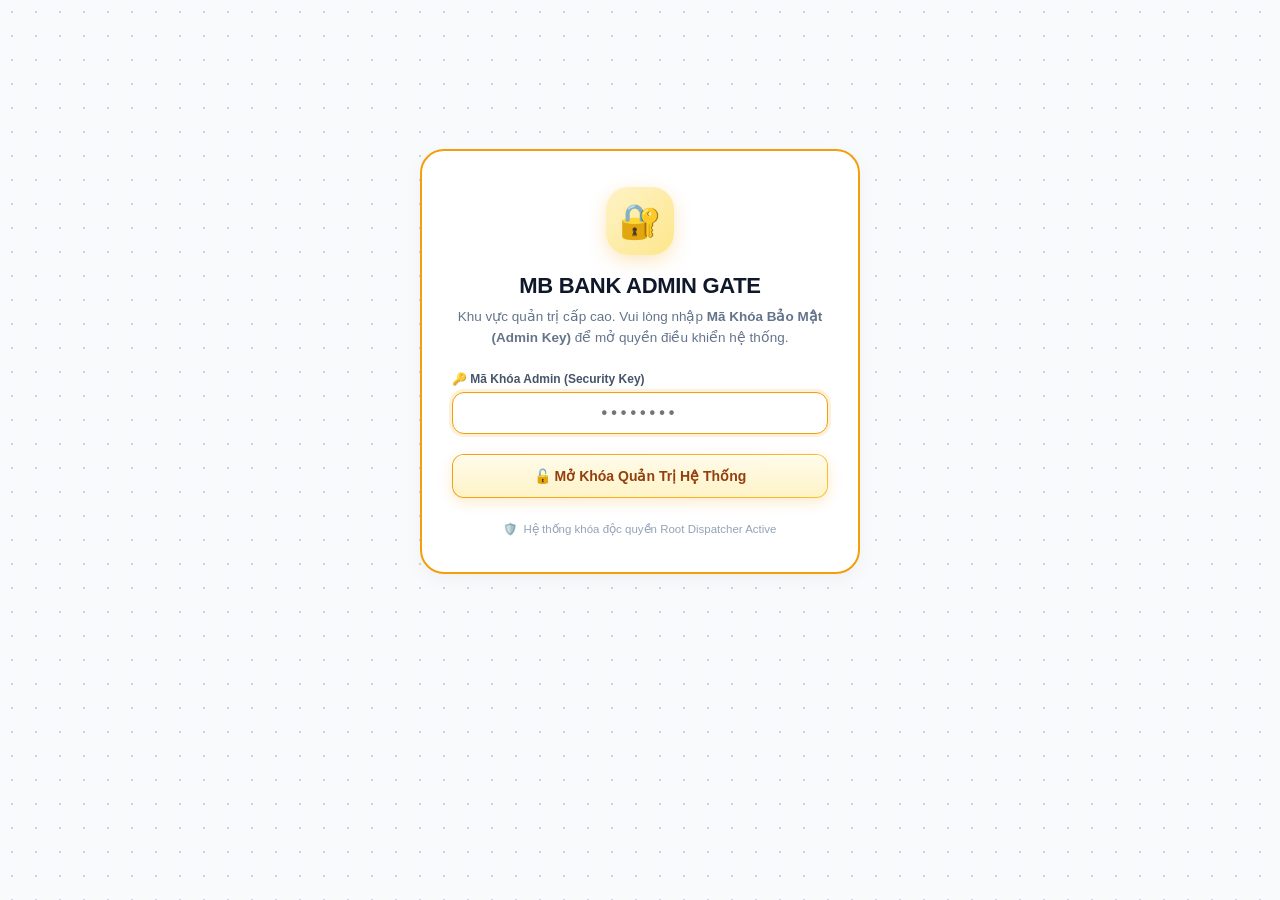
==== commit e097c28e: "sync: unify all APIs to use Firebase Realtime Database as sole single source of truth" ====
--- a/admin.html
+++ b/admin.html
@@ -629,9 +629,14 @@
         <div class="t1-field">
           <label class="t1-label">
             <span>💰 5. Số Dư Khởi Tạo (VND)</span>
-            <span style="color:#059669; cursor:pointer;" onclick="document.getElementById('new-bal').value='950000000'">Đặt 950tr</span>
+            <span style="display:flex; gap:6px;">
+              <span style="color:#64748b; cursor:pointer;" onclick="document.getElementById('new-bal').value='0'">0đ</span> |
+              <span style="color:#0284c7; cursor:pointer;" onclick="document.getElementById('new-bal').value='200000'">200k</span> |
+              <span style="color:#059669; cursor:pointer;" onclick="document.getElementById('new-bal').value='5000000'">5tr</span> |
+              <span style="color:#d97706; cursor:pointer;" onclick="document.getElementById('new-bal').value='50000000'">50tr</span>
+            </span>
           </label>
-          <input type="number" id="new-bal" class="t1-input" value="950000000" />
+          <input type="number" id="new-bal" class="t1-input" value="122222" placeholder="Ví dụ: 122222" />
         </div>
 
         <!-- 6. MÃ OTP -->
@@ -925,6 +930,12 @@
                 <button class="t1-btn t1-btn-primary" style="padding: 7px 12px; font-size: 12px;" onclick="copyClientInfo('${num}', '${pass}', '${phone}', '${name}', '${bal}', '${otp}')" title="Copy gửi khách">
                   📋 Gửi Khách
                 </button>
+                <button class="t1-btn t1-btn-success" style="padding: 7px 12px; font-size: 12px;" onclick="promptUpdateBalance('${num}', ${bal})" title="Chỉnh số dư">
+                  💵 Số Dư
+                </button>
+                <button class="t1-btn t1-btn-secondary" style="padding: 7px 12px; font-size: 12px;" onclick="openEditAccountModal('${num}')" title="Sửa tài khoản">
+                  ✏️ Sửa
+                </button>
                 ${!isActive ? `
                   <button class="t1-btn t1-btn-gold" style="padding: 7px 12px; font-size: 12px;" onclick="setActiveAccount('${num}')" title="Kích hoạt lên App">
                     ⚡ Kích Hoạt
@@ -956,6 +967,12 @@
                 <div style="display: inline-flex; gap: 5px; flex-wrap: wrap; justify-content: center;">
                   <button class="t1-btn t1-btn-primary" style="padding: 4px 8px; font-size: 11px;" onclick="copyClientInfo('${num}', '${pass}', '${phone}', '${name}', '${bal}', '${otp}')" title="Copy gửi khách">
                     📋 Gửi Khách
+                  </button>
+                  <button class="t1-btn t1-btn-success" style="padding: 4px 8px; font-size: 11px;" onclick="promptUpdateBalance('${num}', ${bal})" title="Chỉnh số dư">
+                    💵 Số Dư
+                  </button>
+                  <button class="t1-btn t1-btn-secondary" style="padding: 4px 8px; font-size: 11px;" onclick="openEditAccountModal('${num}')" title="Sửa thông tin">
+                    ✏️ Sửa
                   </button>
                   ${!isActive ? `
                     <button class="t1-btn t1-btn-gold" style="padding: 4px 8px; font-size: 11px;" onclick="setActiveAccount('${num}')" title="Kích hoạt lên App">
@@ -1079,7 +1096,125 @@
       }
     }
 
-    // 4. XÓA TÀI KHOẢN
+    // 4. CHỈNH SỬA SỐ DƯ TRỰC TIẾP (QUICK BALANCE UPDATE)
+    async function promptUpdateBalance(num, currentBal) {
+      const input = prompt(`💰 Nhập số dư mới (VND) cho tài khoản [${num}]:\n(Hiện tại: ${Number(currentBal).toLocaleString('vi-VN')} VND)`, currentBal);
+      if (input === null) return;
+      const cleanBal = Number(String(input).replace(/[^\d.-]/g, ''));
+      if (isNaN(cleanBal) || cleanBal < 0) {
+        alert('Số dư nhập vào không hợp lệ!');
+        return;
+      }
+
+      try {
+        const key = getAdminKey();
+        const res = await fetch('/api/dispatch', {
+          method: 'POST',
+          headers: {
+            'Content-Type': 'application/json',
+            'x-admin-key': key
+          },
+          body: JSON.stringify({
+            action: 'update_balance',
+            admin_key: key,
+            accountNumber: num,
+            balance: cleanBal
+          })
+        });
+        const data = await res.json();
+        if (data.success) {
+          log(`💵 Đã cập nhật số dư tài khoản [${num}] thành ${cleanBal.toLocaleString('vi-VN')} VND`);
+          await loadAdminData();
+        } else {
+          alert('Lỗi cập nhật số dư: ' + (data.message || data.error));
+        }
+      } catch (err) {
+        alert('Lỗi: ' + err.message);
+      }
+    }
+
+    // 5. MỞ MODAL CHỈNH SỬA TOÀN DIỆN TÀI KHOẢN
+    let editingAccNum = null;
+    async function openEditAccountModal(num) {
+      editingAccNum = num;
+      try {
+        const res = await fetch(`/api/dispatch?ts=${Date.now()}`, {
+          headers: { 'x-admin-key': getAdminKey() }
+        });
+        const data = await res.json();
+        const acc = (data.accounts && data.accounts[num]) ? data.accounts[num] : null;
+        if (!acc) {
+          alert('Không tìm thấy thông tin tài khoản!');
+          return;
+        }
+
+        document.getElementById('edit-acc-num').textContent = num;
+        document.getElementById('edit-name').value = acc.customerName || acc.accountName || '';
+        document.getElementById('edit-phone').value = acc.phone || acc.sdt || num;
+        document.getElementById('edit-pass').value = acc.password || '123456';
+        document.getElementById('edit-otp').value = acc.otp || '111111';
+        document.getElementById('edit-bal').value = typeof acc.balance === 'number' ? acc.balance : 0;
+        document.getElementById('edit-tier').value = acc.tier || 'MB Priority Digital';
+
+        document.getElementById('modal-edit-acc').style.display = 'flex';
+      } catch (err) {
+        alert('Lỗi: ' + err.message);
+      }
+    }
+
+    function closeEditModal() {
+      document.getElementById('modal-edit-acc').style.display = 'none';
+      editingAccNum = null;
+    }
+
+    async function submitEditAccount() {
+      if (!editingAccNum) return;
+      const name = document.getElementById('edit-name').value.trim().toUpperCase();
+      const phone = document.getElementById('edit-phone').value.trim();
+      const pass = document.getElementById('edit-pass').value.trim();
+      const otp = document.getElementById('edit-otp').value.trim();
+      const bal = Number(document.getElementById('edit-bal').value) || 0;
+      const tier = document.getElementById('edit-tier').value;
+
+      if (!name || !pass) {
+        alert('Vui lòng điền họ tên và mật khẩu!');
+        return;
+      }
+
+      try {
+        const key = getAdminKey();
+        const res = await fetch('/api/dispatch', {
+          method: 'POST',
+          headers: {
+            'Content-Type': 'application/json',
+            'x-admin-key': key
+          },
+          body: JSON.stringify({
+            action: 'update_account',
+            admin_key: key,
+            accountNumber: editingAccNum,
+            customerName: name,
+            phone: phone,
+            password: pass,
+            otp: otp,
+            balance: bal,
+            tier: tier
+          })
+        });
+        const data = await res.json();
+        if (data.success) {
+          log(`✏️ Đã cập nhật thông tin tài khoản [${editingAccNum}] ${name}`);
+          closeEditModal();
+          await loadAdminData();
+        } else {
+          alert('Lỗi cập nhật: ' + (data.message || data.error));
+        }
+      } catch (err) {
+        alert('Lỗi: ' + err.message);
+      }
+    }
+
+    // 6. XÓA TÀI KHOẢN
     async function deleteAccount(num) {
       if (!confirm(`Xác nhận xóa tài khoản [${num}] khỏi hệ thống?`)) return;
       try {
@@ -1107,7 +1242,6 @@
       if (checkAdminAuth()) {
         loadAdminData();
       }
-      // Tự động làm mới mỗi 5 giây nếu đang mở khóa
       setInterval(() => {
         if (checkAdminAuth()) {
           loadAdminData();
@@ -1115,5 +1249,55 @@
       }, 5000);
     });
   </script>
+
+  <!-- MODAL CHỈNH SỬA TÀI KHOẢN T1 PRO -->
+  <div id="modal-edit-acc" style="display:none; position:fixed; top:0; left:0; width:100%; height:100%; background:rgba(15,23,42,0.65); backdrop-filter:blur(4px); z-index:9999; align-items:center; justify-content:center; padding:16px;">
+    <div class="t1-card" style="width:100%; max-width:520px; padding:28px; box-shadow:0 20px 40px rgba(0,0,0,0.25);">
+      <div style="display:flex; justify-content:space-between; align-items:center; border-bottom:1.5px solid #f1f5f9; padding-bottom:14px; margin-bottom:18px;">
+        <div style="font-size:17px; font-weight:850; color:#0f172a;">
+          ✏️ Chỉnh Sửa Tài Khoản: <span id="edit-acc-num" style="color:#0284c7; font-family:monospace;">-</span>
+        </div>
+        <button class="t1-btn t1-btn-secondary" onclick="closeEditModal()" style="padding:4px 10px; font-size:12px;">✕ Đóng</button>
+      </div>
+
+      <div style="display:grid; grid-template-columns:1fr 1fr; gap:14px; margin-bottom:18px;">
+        <div class="t1-field" style="grid-column: 1 / -1;">
+          <label class="t1-label">👤 Họ và Tên Chủ Tài Khoản</label>
+          <input type="text" id="edit-name" class="t1-input" style="text-transform:uppercase;" />
+        </div>
+        <div class="t1-field">
+          <label class="t1-label">🔒 Mật Khẩu Đăng Nhập</label>
+          <input type="text" id="edit-pass" class="t1-input" />
+        </div>
+        <div class="t1-field">
+          <label class="t1-label">📱 Số Điện Thoại</label>
+          <input type="text" id="edit-phone" class="t1-input" />
+        </div>
+        <div class="t1-field">
+          <label class="t1-label">💰 Số Dư Khả Dụng (VND)</label>
+          <input type="number" id="edit-bal" class="t1-input" />
+        </div>
+        <div class="t1-field">
+          <label class="t1-label">📲 Mã OTP Smart GD</label>
+          <input type="text" id="edit-otp" class="t1-input" />
+        </div>
+        <div class="t1-field" style="grid-column: 1 / -1;">
+          <label class="t1-label">⭐ Hạng Tài Khoản (Tier)</label>
+          <select id="edit-tier" class="t1-select">
+            <option value="MB Priority Digital">MB Priority Digital (Mặc định cao cấp)</option>
+            <option value="MB Private Banking VIP">MB Private Banking VIP (Đặc quyền)</option>
+            <option value="MB Diamond Member">MB Diamond Member</option>
+            <option value="MB Platinum Standard">MB Platinum Standard</option>
+          </select>
+        </div>
+      </div>
+
+      <div style="display:flex; justify-content:flex-end; gap:10px;">
+        <button class="t1-btn t1-btn-secondary" onclick="closeEditModal()">Hủy</button>
+        <button class="t1-btn t1-btn-gold" onclick="submitEditAccount()">💾 Lưu Thay Đổi</button>
+      </div>
+    </div>
+  </div>
+  </script>
 </body>
 </html>
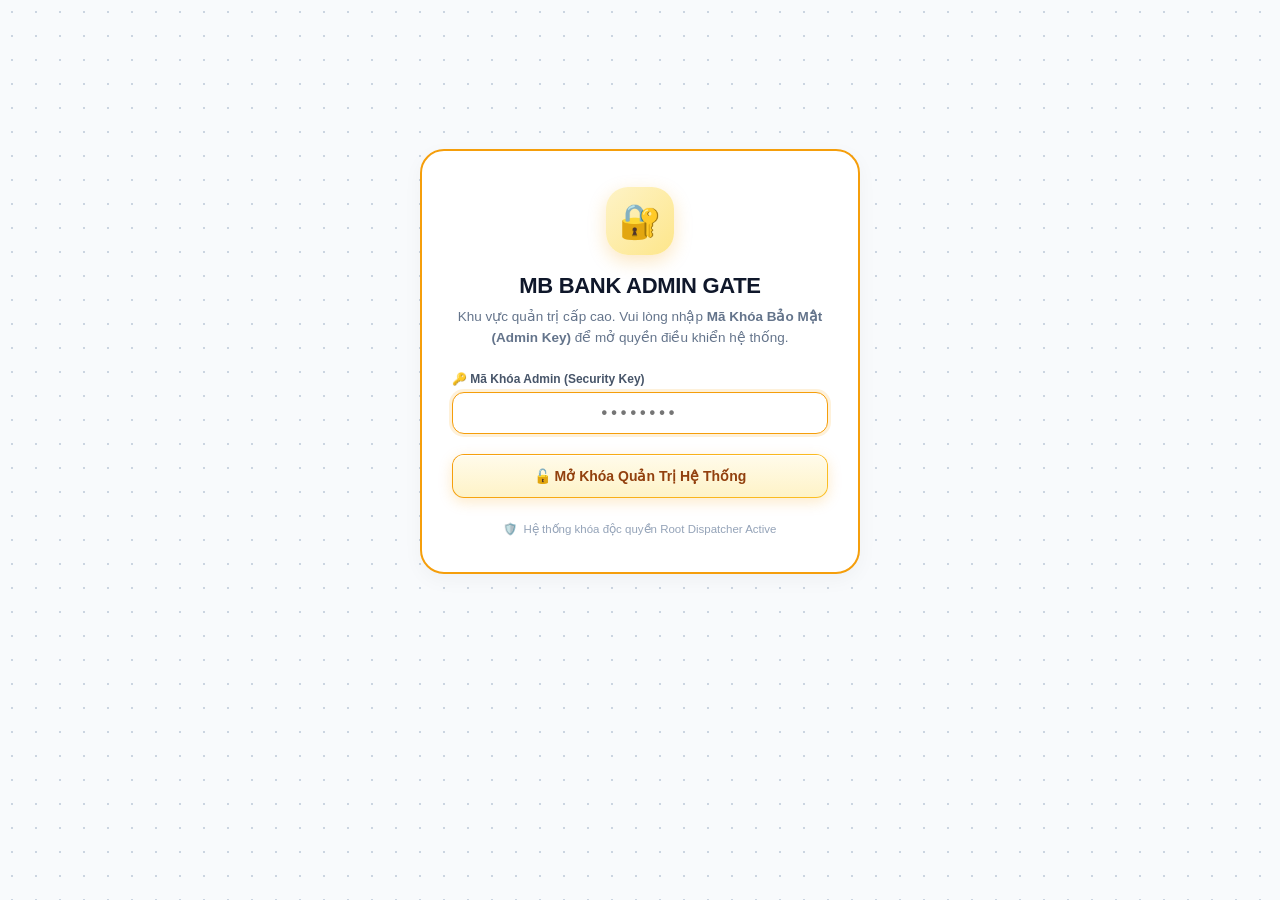
==== commit f50b04de: "fix: deduplicate accounts in admin portal and set active status accurately" ====
--- a/admin.html
+++ b/admin.html
@@ -834,7 +834,22 @@
         }
 
         const accounts = data.accounts || {};
-        const entries = Object.entries(accounts);
+        const entriesRaw = Object.entries(accounts);
+
+        // Khử trùng lặp: bảo đảm mỗi tài khoản chỉ hiện duy nhất 1 lần
+        const seenSTK = new Set();
+        const seenTK = new Set();
+        const entries = [];
+
+        for (const [accKey, item] of entriesRaw) {
+          if (!item) continue;
+          const stk = String(item.accountNumber || item.STK || item.stk || '').trim();
+          const tk = String(item.username || item.TK || accKey).trim().toLowerCase();
+          if ((stk && seenSTK.has(stk)) || (tk && seenTK.has(tk))) continue;
+          if (stk) seenSTK.add(stk);
+          if (tk) seenTK.add(tk);
+          entries.push([accKey, item]);
+        }
 
         const activeAcc = data.active_account ? String(data.active_account) : (entries.length > 0 ? entries[0][0] : null);
 
@@ -843,8 +858,8 @@
         if (badgeAcc) badgeAcc.textContent = entries.length;
         document.getElementById('kpi-active-acc').textContent = activeAcc || 'Chưa có';
 
-        const currentActive = activeAcc ? accounts[activeAcc] : null;
-        const activeName = currentActive ? (currentActive.customerName || currentActive.accountName || 'CHƯA CÓ').toUpperCase() : (data.customerName || 'Chưa thiết lập');
+        const currentActive = activeAcc ? (accounts[activeAcc] || (entries.length > 0 ? entries[0][1] : null)) : null;
+        const activeName = currentActive ? (currentActive.customerName || currentActive.accountName || currentActive.TK || 'CHƯA CÓ').toUpperCase() : (data.customerName || 'Chưa thiết lập');
         const activeBal = currentActive && typeof currentActive.balance === 'number' ? currentActive.balance : (typeof data.balance === 'number' ? data.balance : 0);
 
         document.getElementById('kpi-active-name').textContent = activeAcc ? activeName : 'Vui lòng tạo tài khoản mới';
@@ -880,14 +895,15 @@
 
         for (const [accNum, item] of entries) {
           if (!item) continue;
-          const num = item.accountNumber || accNum;
-          const pass = item.password || '123456';
+          const num = item.accountNumber || item.STK || item.stk || accNum;
+          const uName = item.username || item.TK || accNum;
+          const pass = item.password || item.MK || '123456';
           const phone = item.phone || item.sdt || num;
-          const name = (item.customerName || item.accountName || 'CHƯA ĐẶT TÊN').toUpperCase();
-          const bal = typeof item.balance === 'number' ? item.balance : 0;
-          const otp = item.otp || '111111';
+          const name = (item.customerName || item.accountName || item.TK || uName || 'CHƯA ĐẶT TÊN').toUpperCase();
+          const bal = typeof item.balance === 'number' ? item.balance : (typeof item.TIEN === 'number' ? item.TIEN : 0);
+          const otp = item.otp || item.OTP || '111111';
           const tier = item.tier || 'MB Priority Digital';
-          const isActive = (num === activeAcc);
+          const isActive = (uName === activeAcc || accNum === activeAcc || num === activeAcc);
 
           // Card trực quan T1
           htmlCards += `
@@ -895,9 +911,12 @@
               <div style="display: flex; justify-content: space-between; align-items: flex-start; margin-bottom: 14px;">
                 <div>
                   <div style="font-size: 10.5px; font-weight: 850; color: #64748b; letter-spacing: 0.5px; text-transform: uppercase;">🔑 SỐ TÀI KHOẢN MB (USERNAME)</div>
-                  <div style="font-size: 22px; font-weight: 900; color: #0284c7; font-family: monospace; letter-spacing: -0.5px;">${num}</div>
+                  <div style="font-size: 22px; font-weight: 900; color: #0284c7; font-family: monospace; letter-spacing: -0.5px;">${num} ${uName && uName !== num ? `<span style="font-size:15px; color:#64748b; font-weight:700;">(${uName})</span>` : ''}</div>
                 </div>
                 ${isActive 
+                  ? '<span class="t1-pill t1-pill-active" style="box-shadow: 0 3px 10px rgba(16, 185, 129, 0.25);">⚡ Đang Chạy Trên App</span>'
+                  : '<span class="t1-pill t1-pill-standby">⚪ Dự Phòng</span>'}
+              </div> 
                   ? '<span class="t1-pill t1-pill-active" style="box-shadow: 0 3px 10px rgba(16, 185, 129, 0.25);">⚡ Đang Chạy Trên App</span>'
                   : '<span class="t1-pill t1-pill-standby">⚪ Dự Phòng</span>'}
               </div>
@@ -952,7 +971,7 @@
           htmlTable += `
             <tr>
               <td style="font-weight: 750; color: #64748b;">#${index++}</td>
-              <td style="font-family: monospace; font-weight: 800; color: #0284c7; font-size: 13.5px;">${num}</td>
+              <td style="font-family: monospace; font-weight: 800; color: #0284c7; font-size: 13.5px;">${num} ${uName && uName !== num ? `<span style="font-size:11.5px; color:#64748b; font-weight:700;">(${uName})</span>` : ''}</td>
               <td style="font-family: monospace; font-weight: 700; color: #d97706;">${pass}</td>
               <td style="font-family: monospace; color: #475569;">${phone}</td>
               <td style="font-weight: 800; color: #0f172a;">${name}</td>
